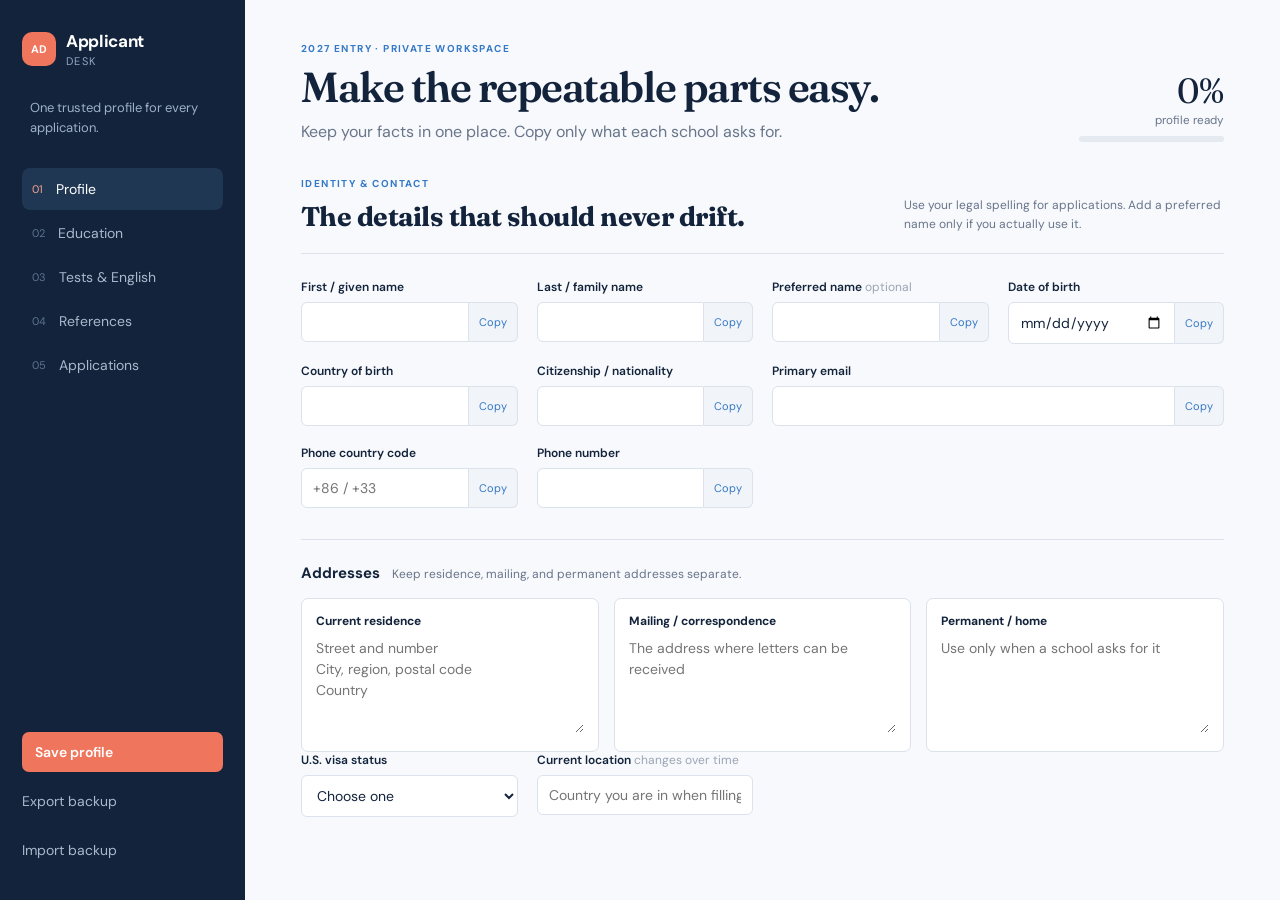
==== index.html @ 150b2a38 "Build privacy-first applicant autofill extension" ====
<!doctype html>
<html lang="en">
<head>
  <meta charset="utf-8">
  <meta name="viewport" content="width=device-width, initial-scale=1">
  <title>Applicant Desk</title>
  <link rel="stylesheet" href="./src/styles.css">
</head>
<body>
  <div class="shell">
    <aside class="rail">
      <div class="brand"><span class="brand-mark">AD</span><div><strong>Applicant</strong><small>desk</small></div></div>
      <p class="rail-note">One trusted profile for every application.</p>
      <nav id="nav">
        <button class="nav-item active" data-target="profile"><span>01</span>Profile</button>
        <button class="nav-item" data-target="education"><span>02</span>Education</button>
        <button class="nav-item" data-target="tests"><span>03</span>Tests &amp; English</button>
        <button class="nav-item" data-target="references"><span>04</span>References</button>
        <button class="nav-item" data-target="applications"><span>05</span>Applications</button>
      </nav>
      <div class="rail-bottom"><button id="saveBtn" class="primary">Save profile</button><button id="exportBtn" class="quiet">Export backup</button><label class="quiet file-label">Import backup<input id="importInput" type="file" accept="application/json"></label></div>
    </aside>
    <main>
      <header class="topbar"><div><p class="eyebrow">2027 entry · private workspace</p><h1>Make the repeatable parts easy.</h1><p class="lede">Keep your facts in one place. Copy only what each school asks for.</p></div><div class="completion"><span id="completionNumber">0%</span><small>profile ready</small><div class="progress"><i id="progressBar"></i></div></div></header>
      <section id="profile" class="panel active-panel"><div class="section-head"><div><p class="kicker">Identity &amp; contact</p><h2>The details that should never drift.</h2></div><p class="hint">Use your legal spelling for applications. Add a preferred name only if you actually use it.</p></div>
        <div class="form-grid">
          <div class="field"><label for="firstName">First / given name</label><div class="copy-wrap"><input id="firstName" autocomplete="given-name"><button class="copy" data-copy="firstName">Copy</button></div></div>
          <div class="field"><label for="lastName">Last / family name</label><div class="copy-wrap"><input id="lastName" autocomplete="family-name"><button class="copy" data-copy="lastName">Copy</button></div></div>
          <div class="field"><label for="preferredName">Preferred name <em>optional</em></label><div class="copy-wrap"><input id="preferredName"><button class="copy" data-copy="preferredName">Copy</button></div></div>
          <div class="field"><label for="birthDate">Date of birth</label><div class="copy-wrap"><input id="birthDate" type="date"><button class="copy" data-copy="birthDate">Copy</button></div></div>
          <div class="field"><label for="birthCountry">Country of birth</label><div class="copy-wrap"><input id="birthCountry"><button class="copy" data-copy="birthCountry">Copy</button></div></div>
          <div class="field"><label for="nationality">Citizenship / nationality</label><div class="copy-wrap"><input id="nationality" autocomplete="country-name"><button class="copy" data-copy="nationality">Copy</button></div></div>
          <div class="field span-2"><label for="email">Primary email</label><div class="copy-wrap"><input id="email" type="email" autocomplete="email"><button class="copy" data-copy="email">Copy</button></div></div>
          <div class="field"><label for="phoneCode">Phone country code</label><div class="copy-wrap"><input id="phoneCode" placeholder="+86 / +33" autocomplete="tel-country-code"><button class="copy" data-copy="phoneCode">Copy</button></div></div>
          <div class="field"><label for="phone">Phone number</label><div class="copy-wrap"><input id="phone" autocomplete="tel"><button class="copy" data-copy="phone">Copy</button></div></div>
        </div>
        <div class="subsection"><div class="subhead"><h3>Addresses</h3><span>Keep residence, mailing, and permanent addresses separate.</span></div><div class="address-grid"><div class="address-card"><h4>Current residence</h4><textarea id="currentAddress" placeholder="Street and number&#10;City, region, postal code&#10;Country"></textarea></div><div class="address-card"><h4>Mailing / correspondence</h4><textarea id="mailingAddress" placeholder="The address where letters can be received"></textarea></div><div class="address-card"><h4>Permanent / home</h4><textarea id="permanentAddress" placeholder="Use only when a school asks for it"></textarea></div></div></div>
        <div class="form-grid compact"><div class="field"><label for="visaStatus">U.S. visa status</label><select id="visaStatus"><option value="">Choose one</option><option>International applicant — will need F-1 visa</option><option>U.S. citizen</option><option>U.S. permanent resident</option><option>Other / unsure</option></select></div><div class="field"><label for="currentLocation">Current location <em>changes over time</em></label><input id="currentLocation" placeholder="Country you are in when filling the form"></div></div>
      </section>
      <section id="education" class="panel"><div class="section-head"><div><p class="kicker">Academic history</p><h2>One clean record of where you studied.</h2></div><p class="hint">Use official English names from transcripts when a school requests them.</p></div><div class="record-card"><div class="record-title"><span class="record-dot">A</span><div><h3>Primary undergraduate degree</h3><p>Usually the entry every portal requires first.</p></div></div><div class="form-grid"><div class="field span-2"><label for="ugSchool">Institution official name</label><div class="copy-wrap"><input id="ugSchool"><button class="copy" data-copy="ugSchool">Copy</button></div></div><div class="field"><label for="ugCountry">Country</label><input id="ugCountry"></div><div class="field"><label for="ugCity">City</label><input id="ugCity"></div><div class="field"><label for="ugDegree">Degree / award</label><input id="ugDegree" placeholder="e.g. Bachelor of Arts"></div><div class="field"><label for="ugMajor">Major / field</label><input id="ugMajor"></div><div class="field"><label for="ugStart">Start date</label><input id="ugStart" type="month"></div><div class="field"><label for="ugEnd">End / expected date</label><input id="ugEnd" type="month"></div><div class="field"><label for="ugGpa">GPA</label><input id="ugGpa" inputmode="decimal"></div><div class="field"><label for="ugScale">GPA scale</label><input id="ugScale" placeholder="e.g. 4.0 / 100"></div></div></div><div class="record-card"><div class="record-title"><span class="record-dot muted">B</span><div><h3>Additional study / exchange</h3><p>Leave blank if it does not apply.</p></div></div><div class="form-grid"><div class="field span-2"><label for="exchangeSchool">Institution</label><input id="exchangeSchool"></div><div class="field"><label for="exchangeCountry">Country</label><input id="exchangeCountry"></div><div class="field"><label for="exchangeDates">Dates</label><input id="exchangeDates" placeholder="MM/YYYY – MM/YYYY"></div><div class="field span-2"><label for="exchangeNotes">Notes</label><input id="exchangeNotes" placeholder="Credits, program, or non-degree study"></div></div></div></section>
      <section id="tests" class="panel"><div class="section-head"><div><p class="kicker">Tests &amp; English</p><h2>Scores, dates, and sending status.</h2></div><p class="hint">Self-reporting a score and sending an official score report are separate actions.</p></div><div class="score-grid"><div class="score-card"><h3>GMAT / GRE</h3><div class="form-grid compact"><div class="field"><label for="gradTest">Test</label><select id="gradTest"><option value="">Not decided</option><option>GMAT</option><option>GRE</option><option>Waived / not required</option></select></div><div class="field"><label for="gradScore">Total score</label><input id="gradScore"></div><div class="field"><label for="gradDate">Test date</label><input id="gradDate" type="date"></div><div class="field"><label for="gradReport">Official report</label><select id="gradReport"><option value="">Not yet</option><option>Requested</option><option>Sent</option><option>Not applicable</option></select></div></div></div><div class="score-card"><h3>English proficiency</h3><div class="form-grid compact"><div class="field"><label for="englishTest">Test</label><select id="englishTest"><option value="">Not decided</option><option>TOEFL iBT</option><option>IELTS Academic</option><option>Duolingo</option><option>Waiver / exempt</option></select></div><div class="field"><label for="englishScore">Total score</label><input id="englishScore"></div><div class="field"><label for="englishDate">Test date</label><input id="englishDate" type="date"></div><div class="field"><label for="englishReport">Report status</label><select id="englishReport"><option value="">Not yet</option><option>Requested</option><option>Sent</option><option>Not applicable</option></select></div></div></div></div></section>
      <section id="references" class="panel"><div class="section-head"><div><p class="kicker">References &amp; experience</p><h2>Make it easy for people who support you.</h2></div><p class="hint">Never store recommendation passwords. Keep only the contact and submission facts.</p></div><div class="reference-grid"><div class="reference-card"><h3>Reference 1</h3><div class="field"><label for="ref1Name">Name</label><input id="ref1Name"></div><div class="field"><label for="ref1Title">Title &amp; institution</label><input id="ref1Title"></div><div class="field"><label for="ref1Email">Email</label><input id="ref1Email" type="email"></div><div class="field"><label for="ref1Relation">Relationship</label><input id="ref1Relation" placeholder="Academic / professional"></div></div><div class="reference-card"><h3>Reference 2</h3><div class="field"><label for="ref2Name">Name</label><input id="ref2Name"></div><div class="field"><label for="ref2Title">Title &amp; institution</label><input id="ref2Title"></div><div class="field"><label for="ref2Email">Email</label><input id="ref2Email" type="email"></div><div class="field"><label for="ref2Relation">Relationship</label><input id="ref2Relation"></div></div></div><div class="form-grid"><div class="field span-2"><label for="experience">Experience timeline</label><textarea id="experience" class="tall" placeholder="Company · role · city · dates · one-line factual description"></textarea></div><div class="field span-2"><label for="activities">Leadership / activities</label><textarea id="activities" class="tall" placeholder="Organization · role · dates · impact"></textarea></div></div></section>
      <section id="applications" class="panel"><div class="section-head"><div><p class="kicker">Your five applications</p><h2>Deadlines in one calm view.</h2></div><p class="hint">The status is yours to update. Dates are planning dates, not a submission.</p></div><div class="table-wrap"><table><thead><tr><th>Program</th><th>Application system</th><th>Deadline</th><th>Status</th><th>Notes</th></tr></thead><tbody id="applicationRows"></tbody></table></div></section>
    </main>
  </div><div id="toast" role="status"></div><script src="./src/main.js"></script>
</body></html>
---- src/styles.css ----
@import url('https://fonts.googleapis.com/css2?family=DM+Sans:wght@400;500;600;700&family=Fraunces:opsz,wght@9..144,500;9..144,600&display=swap');
:root{--ink:#12233b;--muted:#68758a;--line:#dbe2eb;--paper:#f7f9fc;--white:#fff;--accent:#ef765d;--accent-soft:#fff0ec;--blue:#3478c6;--shadow:0 18px 50px rgba(25,49,81,.08)}
*{box-sizing:border-box}body{margin:0;background:var(--paper);color:var(--ink);font-family:'DM Sans',sans-serif;font-size:14px}button,input,textarea,select{font:inherit}button{cursor:pointer}.shell{display:grid;grid-template-columns:245px 1fr;min-height:100vh}.rail{background:var(--ink);color:#fff;padding:30px 22px;display:flex;flex-direction:column}.brand{display:flex;align-items:center;gap:10px;font-size:17px;letter-spacing:-.02em}.brand strong{display:block}.brand small{display:block;color:#93a8c2;font-size:11px;letter-spacing:.12em;text-transform:uppercase;margin-top:2px}.brand-mark{background:var(--accent);color:#fff;display:grid;place-items:center;width:34px;height:34px;border-radius:10px;font-size:11px;font-weight:700}.rail-note{color:#9eb0c8;line-height:1.55;margin:30px 8px 28px;font-size:13px}.nav-item{border:0;background:none;color:#aab8cc;text-align:left;padding:12px 10px;margin:2px 0;width:100%;border-radius:8px;display:flex;gap:13px;align-items:center;transition:.2s}.nav-item span{font-size:11px;color:#5e7490}.nav-item.active,.nav-item:hover{background:#203754;color:#fff}.nav-item.active span{color:#f8a28f}.rail-bottom{margin-top:auto;display:grid;gap:9px}.primary,.quiet{border:0;border-radius:7px;padding:11px 13px;text-align:left}.primary{background:var(--accent);color:#fff;font-weight:600}.quiet{background:transparent;color:#aab8cc;padding-left:0}.quiet:hover{color:#fff}.file-label{cursor:pointer}.file-label input{display:none}main{max-width:1180px;width:100%;margin:0 auto;padding:42px 56px 72px}.topbar{display:flex;justify-content:space-between;gap:40px;align-items:flex-end;margin-bottom:35px}.eyebrow,.kicker{color:var(--blue);text-transform:uppercase;letter-spacing:.14em;font-size:10px;font-weight:700;margin:0 0 10px}.topbar h1{font-family:Fraunces,serif;font-size:42px;line-height:1.05;letter-spacing:-.035em;margin:0 0 12px;font-weight:600}.lede{margin:0;color:var(--muted);font-size:16px}.completion{min-width:145px;text-align:right}.completion span{font-family:Fraunces,serif;font-size:35px;display:block}.completion small{color:var(--muted);display:block;margin:0 0 8px}.progress{background:#e5eaf1;height:6px;border-radius:9px;overflow:hidden}.progress i{display:block;background:var(--accent);height:100%;width:0;transition:.35s}.panel{display:none}.active-panel{display:block}.section-head{display:flex;justify-content:space-between;align-items:flex-end;gap:30px;border-bottom:1px solid var(--line);padding-bottom:20px;margin-bottom:25px}.section-head h2{font-family:Fraunces,serif;font-size:27px;letter-spacing:-.02em;margin:0}.hint{max-width:320px;color:var(--muted);line-height:1.55;margin:0;font-size:12px}.form-grid{display:grid;grid-template-columns:repeat(4,1fr);gap:19px}.form-grid.compact{grid-template-columns:repeat(4,1fr)}.span-2{grid-column:span 2}.field label{display:block;font-size:12px;font-weight:600;margin:0 0 7px}.field label em{font-style:normal;color:#9aa5b5;font-weight:400}.field input,.field textarea,.field select,.table-wrap input,.table-wrap select{width:100%;border:1px solid var(--line);background:var(--white);border-radius:6px;padding:10px 11px;color:var(--ink);outline:0;min-height:40px}.field textarea{resize:vertical;min-height:101px;line-height:1.55}.field input:focus,.field textarea:focus,.field select:focus,.table-wrap input:focus,.table-wrap select:focus{border-color:var(--blue);box-shadow:0 0 0 3px rgba(52,120,198,.12)}.copy-wrap{display:flex}.copy-wrap input{border-radius:6px 0 0 6px}.copy{border:1px solid var(--line);border-left:0;background:#f1f4f8;color:var(--blue);padding:0 10px;border-radius:0 6px 6px 0;font-size:11px}.copy:hover{background:var(--accent-soft);color:#c95740}.subsection{margin-top:31px;padding-top:23px;border-top:1px solid var(--line)}.subhead{display:flex;align-items:baseline;gap:12px;margin-bottom:15px}.subhead h3,.record-title h3,.score-card h3,.reference-card h3{margin:0;font-size:15px}.subhead span,.record-title p{font-size:12px;color:var(--muted)}.address-grid{display:grid;grid-template-columns:repeat(3,1fr);gap:15px}.address-card{background:var(--white);border:1px solid var(--line);border-radius:7px;padding:14px}.address-card h4{margin:0 0 9px;font-size:12px}.address-card textarea{border:0;padding:0;min-height:95px;width:100%;resize:vertical;outline:0;color:var(--ink);line-height:1.5}.record-card,.score-card,.reference-card{background:var(--white);border:1px solid var(--line);border-radius:8px;padding:21px;margin-bottom:17px;box-shadow:var(--shadow)}.record-title{display:flex;gap:12px;align-items:center;margin-bottom:20px}.record-dot{display:grid;place-items:center;border-radius:50%;width:27px;height:27px;background:var(--accent-soft);color:var(--accent);font-weight:700;font-size:12px}.record-dot.muted{background:#edf3f9;color:var(--blue)}.score-grid,.reference-grid{display:grid;grid-template-columns:repeat(2,1fr);gap:17px}.score-card,.reference-card{box-shadow:none}.score-card .form-grid{margin-top:18px}.reference-card .field{margin-top:14px}.tall{min-height:130px!important}.table-wrap{background:var(--white);border:1px solid var(--line);border-radius:8px;overflow:auto}.table-wrap table{border-collapse:collapse;width:100%;min-width:760px}.table-wrap th,.table-wrap td{text-align:left;padding:15px 16px;border-bottom:1px solid var(--line);vertical-align:middle}.table-wrap th{font-size:10px;text-transform:uppercase;letter-spacing:.1em;color:var(--muted);font-weight:700;background:#fbfcfe}.table-wrap td{font-size:12px}.table-wrap tr:last-child td{border-bottom:0}.table-wrap time{white-space:nowrap;color:var(--blue);font-weight:600}.table-wrap input,.table-wrap select{min-height:35px;padding:7px 8px;font-size:12px}#toast{position:fixed;right:25px;bottom:25px;background:var(--ink);color:#fff;padding:12px 16px;border-radius:6px;opacity:0;transform:translateY(8px);pointer-events:none;transition:.2s;font-size:12px}#toast.show{opacity:1;transform:translateY(0)}
@media(max-width:900px){.shell{grid-template-columns:1fr}.rail{padding:18px 20px}.rail-note{margin:18px 8px}.rail-bottom{display:flex;flex-wrap:wrap;margin-top:20px}.rail-bottom>*{flex:1}.nav-item{display:inline-flex;width:auto;margin-right:5px}.topbar{align-items:flex-start;flex-direction:column}.completion{text-align:left}.section-head{align-items:flex-start;flex-direction:column}.form-grid,.form-grid.compact{grid-template-columns:repeat(2,1fr)}.address-grid,.score-grid,.reference-grid{grid-template-columns:1fr}main{padding:30px 22px 50px}}
@media(max-width:540px){.form-grid,.form-grid.compact{grid-template-columns:1fr}.span-2{grid-column:auto}.topbar h1{font-size:34px}}
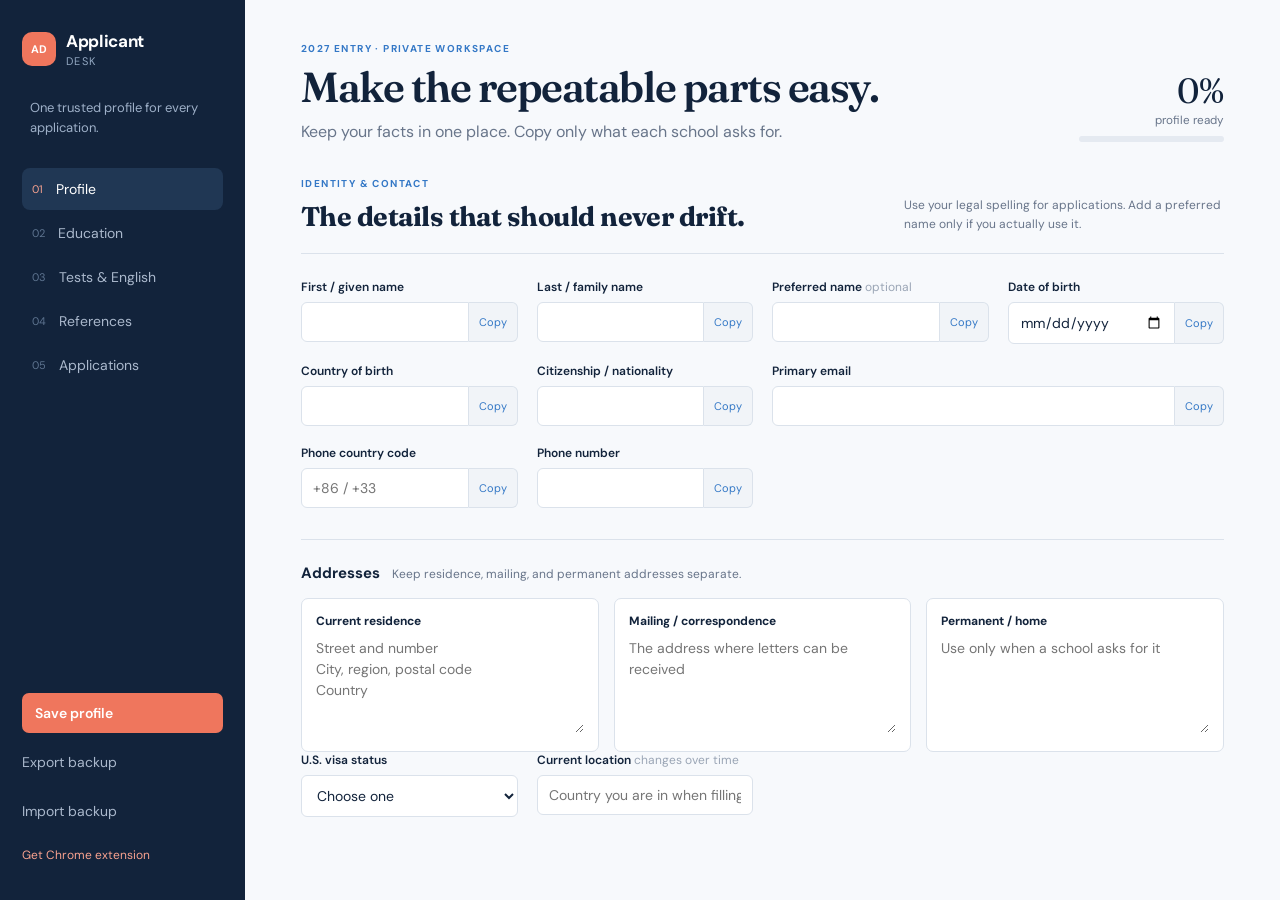
==== commit ea33edcf: "Link extension download from dashboard" ====
--- a/index.html
+++ b/index.html
@@ -18,7 +18,7 @@
         <button class="nav-item" data-target="references"><span>04</span>References</button>
         <button class="nav-item" data-target="applications"><span>05</span>Applications</button>
       </nav>
-      <div class="rail-bottom"><button id="saveBtn" class="primary">Save profile</button><button id="exportBtn" class="quiet">Export backup</button><label class="quiet file-label">Import backup<input id="importInput" type="file" accept="application/json"></label></div>
+      <div class="rail-bottom"><button id="saveBtn" class="primary">Save profile</button><button id="exportBtn" class="quiet">Export backup</button><label class="quiet file-label">Import backup<input id="importInput" type="file" accept="application/json"></label><a class="extension-link" href="./downloads/applicant-desk-autofill-0.1.0.zip" download>Get Chrome extension</a></div>
     </aside>
     <main>
       <header class="topbar"><div><p class="eyebrow">2027 entry · private workspace</p><h1>Make the repeatable parts easy.</h1><p class="lede">Keep your facts in one place. Copy only what each school asks for.</p></div><div class="completion"><span id="completionNumber">0%</span><small>profile ready</small><div class="progress"><i id="progressBar"></i></div></div></header>
--- a/src/styles.css
+++ b/src/styles.css
@@ -1,5 +1,5 @@
 @import url('https://fonts.googleapis.com/css2?family=DM+Sans:wght@400;500;600;700&family=Fraunces:opsz,wght@9..144,500;9..144,600&display=swap');
 :root{--ink:#12233b;--muted:#68758a;--line:#dbe2eb;--paper:#f7f9fc;--white:#fff;--accent:#ef765d;--accent-soft:#fff0ec;--blue:#3478c6;--shadow:0 18px 50px rgba(25,49,81,.08)}
-*{box-sizing:border-box}body{margin:0;background:var(--paper);color:var(--ink);font-family:'DM Sans',sans-serif;font-size:14px}button,input,textarea,select{font:inherit}button{cursor:pointer}.shell{display:grid;grid-template-columns:245px 1fr;min-height:100vh}.rail{background:var(--ink);color:#fff;padding:30px 22px;display:flex;flex-direction:column}.brand{display:flex;align-items:center;gap:10px;font-size:17px;letter-spacing:-.02em}.brand strong{display:block}.brand small{display:block;color:#93a8c2;font-size:11px;letter-spacing:.12em;text-transform:uppercase;margin-top:2px}.brand-mark{background:var(--accent);color:#fff;display:grid;place-items:center;width:34px;height:34px;border-radius:10px;font-size:11px;font-weight:700}.rail-note{color:#9eb0c8;line-height:1.55;margin:30px 8px 28px;font-size:13px}.nav-item{border:0;background:none;color:#aab8cc;text-align:left;padding:12px 10px;margin:2px 0;width:100%;border-radius:8px;display:flex;gap:13px;align-items:center;transition:.2s}.nav-item span{font-size:11px;color:#5e7490}.nav-item.active,.nav-item:hover{background:#203754;color:#fff}.nav-item.active span{color:#f8a28f}.rail-bottom{margin-top:auto;display:grid;gap:9px}.primary,.quiet{border:0;border-radius:7px;padding:11px 13px;text-align:left}.primary{background:var(--accent);color:#fff;font-weight:600}.quiet{background:transparent;color:#aab8cc;padding-left:0}.quiet:hover{color:#fff}.file-label{cursor:pointer}.file-label input{display:none}main{max-width:1180px;width:100%;margin:0 auto;padding:42px 56px 72px}.topbar{display:flex;justify-content:space-between;gap:40px;align-items:flex-end;margin-bottom:35px}.eyebrow,.kicker{color:var(--blue);text-transform:uppercase;letter-spacing:.14em;font-size:10px;font-weight:700;margin:0 0 10px}.topbar h1{font-family:Fraunces,serif;font-size:42px;line-height:1.05;letter-spacing:-.035em;margin:0 0 12px;font-weight:600}.lede{margin:0;color:var(--muted);font-size:16px}.completion{min-width:145px;text-align:right}.completion span{font-family:Fraunces,serif;font-size:35px;display:block}.completion small{color:var(--muted);display:block;margin:0 0 8px}.progress{background:#e5eaf1;height:6px;border-radius:9px;overflow:hidden}.progress i{display:block;background:var(--accent);height:100%;width:0;transition:.35s}.panel{display:none}.active-panel{display:block}.section-head{display:flex;justify-content:space-between;align-items:flex-end;gap:30px;border-bottom:1px solid var(--line);padding-bottom:20px;margin-bottom:25px}.section-head h2{font-family:Fraunces,serif;font-size:27px;letter-spacing:-.02em;margin:0}.hint{max-width:320px;color:var(--muted);line-height:1.55;margin:0;font-size:12px}.form-grid{display:grid;grid-template-columns:repeat(4,1fr);gap:19px}.form-grid.compact{grid-template-columns:repeat(4,1fr)}.span-2{grid-column:span 2}.field label{display:block;font-size:12px;font-weight:600;margin:0 0 7px}.field label em{font-style:normal;color:#9aa5b5;font-weight:400}.field input,.field textarea,.field select,.table-wrap input,.table-wrap select{width:100%;border:1px solid var(--line);background:var(--white);border-radius:6px;padding:10px 11px;color:var(--ink);outline:0;min-height:40px}.field textarea{resize:vertical;min-height:101px;line-height:1.55}.field input:focus,.field textarea:focus,.field select:focus,.table-wrap input:focus,.table-wrap select:focus{border-color:var(--blue);box-shadow:0 0 0 3px rgba(52,120,198,.12)}.copy-wrap{display:flex}.copy-wrap input{border-radius:6px 0 0 6px}.copy{border:1px solid var(--line);border-left:0;background:#f1f4f8;color:var(--blue);padding:0 10px;border-radius:0 6px 6px 0;font-size:11px}.copy:hover{background:var(--accent-soft);color:#c95740}.subsection{margin-top:31px;padding-top:23px;border-top:1px solid var(--line)}.subhead{display:flex;align-items:baseline;gap:12px;margin-bottom:15px}.subhead h3,.record-title h3,.score-card h3,.reference-card h3{margin:0;font-size:15px}.subhead span,.record-title p{font-size:12px;color:var(--muted)}.address-grid{display:grid;grid-template-columns:repeat(3,1fr);gap:15px}.address-card{background:var(--white);border:1px solid var(--line);border-radius:7px;padding:14px}.address-card h4{margin:0 0 9px;font-size:12px}.address-card textarea{border:0;padding:0;min-height:95px;width:100%;resize:vertical;outline:0;color:var(--ink);line-height:1.5}.record-card,.score-card,.reference-card{background:var(--white);border:1px solid var(--line);border-radius:8px;padding:21px;margin-bottom:17px;box-shadow:var(--shadow)}.record-title{display:flex;gap:12px;align-items:center;margin-bottom:20px}.record-dot{display:grid;place-items:center;border-radius:50%;width:27px;height:27px;background:var(--accent-soft);color:var(--accent);font-weight:700;font-size:12px}.record-dot.muted{background:#edf3f9;color:var(--blue)}.score-grid,.reference-grid{display:grid;grid-template-columns:repeat(2,1fr);gap:17px}.score-card,.reference-card{box-shadow:none}.score-card .form-grid{margin-top:18px}.reference-card .field{margin-top:14px}.tall{min-height:130px!important}.table-wrap{background:var(--white);border:1px solid var(--line);border-radius:8px;overflow:auto}.table-wrap table{border-collapse:collapse;width:100%;min-width:760px}.table-wrap th,.table-wrap td{text-align:left;padding:15px 16px;border-bottom:1px solid var(--line);vertical-align:middle}.table-wrap th{font-size:10px;text-transform:uppercase;letter-spacing:.1em;color:var(--muted);font-weight:700;background:#fbfcfe}.table-wrap td{font-size:12px}.table-wrap tr:last-child td{border-bottom:0}.table-wrap time{white-space:nowrap;color:var(--blue);font-weight:600}.table-wrap input,.table-wrap select{min-height:35px;padding:7px 8px;font-size:12px}#toast{position:fixed;right:25px;bottom:25px;background:var(--ink);color:#fff;padding:12px 16px;border-radius:6px;opacity:0;transform:translateY(8px);pointer-events:none;transition:.2s;font-size:12px}#toast.show{opacity:1;transform:translateY(0)}
+*{box-sizing:border-box}body{margin:0;background:var(--paper);color:var(--ink);font-family:'DM Sans',sans-serif;font-size:14px}button,input,textarea,select{font:inherit}button{cursor:pointer}.shell{display:grid;grid-template-columns:245px 1fr;min-height:100vh}.rail{background:var(--ink);color:#fff;padding:30px 22px;display:flex;flex-direction:column}.brand{display:flex;align-items:center;gap:10px;font-size:17px;letter-spacing:-.02em}.brand strong{display:block}.brand small{display:block;color:#93a8c2;font-size:11px;letter-spacing:.12em;text-transform:uppercase;margin-top:2px}.brand-mark{background:var(--accent);color:#fff;display:grid;place-items:center;width:34px;height:34px;border-radius:10px;font-size:11px;font-weight:700}.rail-note{color:#9eb0c8;line-height:1.55;margin:30px 8px 28px;font-size:13px}.nav-item{border:0;background:none;color:#aab8cc;text-align:left;padding:12px 10px;margin:2px 0;width:100%;border-radius:8px;display:flex;gap:13px;align-items:center;transition:.2s}.nav-item span{font-size:11px;color:#5e7490}.nav-item.active,.nav-item:hover{background:#203754;color:#fff}.nav-item.active span{color:#f8a28f}.rail-bottom{margin-top:auto;display:grid;gap:9px}.primary,.quiet{border:0;border-radius:7px;padding:11px 13px;text-align:left}.primary{background:var(--accent);color:#fff;font-weight:600}.quiet{background:transparent;color:#aab8cc;padding-left:0}.quiet:hover{color:#fff}.file-label{cursor:pointer}.file-label input{display:none}.extension-link{display:block;color:#f8a28f;font-size:12px;text-decoration:none;padding:7px 0}.extension-link:hover{text-decoration:underline}main{max-width:1180px;width:100%;margin:0 auto;padding:42px 56px 72px}.topbar{display:flex;justify-content:space-between;gap:40px;align-items:flex-end;margin-bottom:35px}.eyebrow,.kicker{color:var(--blue);text-transform:uppercase;letter-spacing:.14em;font-size:10px;font-weight:700;margin:0 0 10px}.topbar h1{font-family:Fraunces,serif;font-size:42px;line-height:1.05;letter-spacing:-.035em;margin:0 0 12px;font-weight:600}.lede{margin:0;color:var(--muted);font-size:16px}.completion{min-width:145px;text-align:right}.completion span{font-family:Fraunces,serif;font-size:35px;display:block}.completion small{color:var(--muted);display:block;margin:0 0 8px}.progress{background:#e5eaf1;height:6px;border-radius:9px;overflow:hidden}.progress i{display:block;background:var(--accent);height:100%;width:0;transition:.35s}.panel{display:none}.active-panel{display:block}.section-head{display:flex;justify-content:space-between;align-items:flex-end;gap:30px;border-bottom:1px solid var(--line);padding-bottom:20px;margin-bottom:25px}.section-head h2{font-family:Fraunces,serif;font-size:27px;letter-spacing:-.02em;margin:0}.hint{max-width:320px;color:var(--muted);line-height:1.55;margin:0;font-size:12px}.form-grid{display:grid;grid-template-columns:repeat(4,1fr);gap:19px}.form-grid.compact{grid-template-columns:repeat(4,1fr)}.span-2{grid-column:span 2}.field label{display:block;font-size:12px;font-weight:600;margin:0 0 7px}.field label em{font-style:normal;color:#9aa5b5;font-weight:400}.field input,.field textarea,.field select,.table-wrap input,.table-wrap select{width:100%;border:1px solid var(--line);background:var(--white);border-radius:6px;padding:10px 11px;color:var(--ink);outline:0;min-height:40px}.field textarea{resize:vertical;min-height:101px;line-height:1.55}.field input:focus,.field textarea:focus,.field select:focus,.table-wrap input:focus,.table-wrap select:focus{border-color:var(--blue);box-shadow:0 0 0 3px rgba(52,120,198,.12)}.copy-wrap{display:flex}.copy-wrap input{border-radius:6px 0 0 6px}.copy{border:1px solid var(--line);border-left:0;background:#f1f4f8;color:var(--blue);padding:0 10px;border-radius:0 6px 6px 0;font-size:11px}.copy:hover{background:var(--accent-soft);color:#c95740}.subsection{margin-top:31px;padding-top:23px;border-top:1px solid var(--line)}.subhead{display:flex;align-items:baseline;gap:12px;margin-bottom:15px}.subhead h3,.record-title h3,.score-card h3,.reference-card h3{margin:0;font-size:15px}.subhead span,.record-title p{font-size:12px;color:var(--muted)}.address-grid{display:grid;grid-template-columns:repeat(3,1fr);gap:15px}.address-card{background:var(--white);border:1px solid var(--line);border-radius:7px;padding:14px}.address-card h4{margin:0 0 9px;font-size:12px}.address-card textarea{border:0;padding:0;min-height:95px;width:100%;resize:vertical;outline:0;color:var(--ink);line-height:1.5}.record-card,.score-card,.reference-card{background:var(--white);border:1px solid var(--line);border-radius:8px;padding:21px;margin-bottom:17px;box-shadow:var(--shadow)}.record-title{display:flex;gap:12px;align-items:center;margin-bottom:20px}.record-dot{display:grid;place-items:center;border-radius:50%;width:27px;height:27px;background:var(--accent-soft);color:var(--accent);font-weight:700;font-size:12px}.record-dot.muted{background:#edf3f9;color:var(--blue)}.score-grid,.reference-grid{display:grid;grid-template-columns:repeat(2,1fr);gap:17px}.score-card,.reference-card{box-shadow:none}.score-card .form-grid{margin-top:18px}.reference-card .field{margin-top:14px}.tall{min-height:130px!important}.table-wrap{background:var(--white);border:1px solid var(--line);border-radius:8px;overflow:auto}.table-wrap table{border-collapse:collapse;width:100%;min-width:760px}.table-wrap th,.table-wrap td{text-align:left;padding:15px 16px;border-bottom:1px solid var(--line);vertical-align:middle}.table-wrap th{font-size:10px;text-transform:uppercase;letter-spacing:.1em;color:var(--muted);font-weight:700;background:#fbfcfe}.table-wrap td{font-size:12px}.table-wrap tr:last-child td{border-bottom:0}.table-wrap time{white-space:nowrap;color:var(--blue);font-weight:600}.table-wrap input,.table-wrap select{min-height:35px;padding:7px 8px;font-size:12px}#toast{position:fixed;right:25px;bottom:25px;background:var(--ink);color:#fff;padding:12px 16px;border-radius:6px;opacity:0;transform:translateY(8px);pointer-events:none;transition:.2s;font-size:12px}#toast.show{opacity:1;transform:translateY(0)}
 @media(max-width:900px){.shell{grid-template-columns:1fr}.rail{padding:18px 20px}.rail-note{margin:18px 8px}.rail-bottom{display:flex;flex-wrap:wrap;margin-top:20px}.rail-bottom>*{flex:1}.nav-item{display:inline-flex;width:auto;margin-right:5px}.topbar{align-items:flex-start;flex-direction:column}.completion{text-align:left}.section-head{align-items:flex-start;flex-direction:column}.form-grid,.form-grid.compact{grid-template-columns:repeat(2,1fr)}.address-grid,.score-grid,.reference-grid{grid-template-columns:1fr}main{padding:30px 22px 50px}}
 @media(max-width:540px){.form-grid,.form-grid.compact{grid-template-columns:1fr}.span-2{grid-column:auto}.topbar h1{font-size:34px}}
